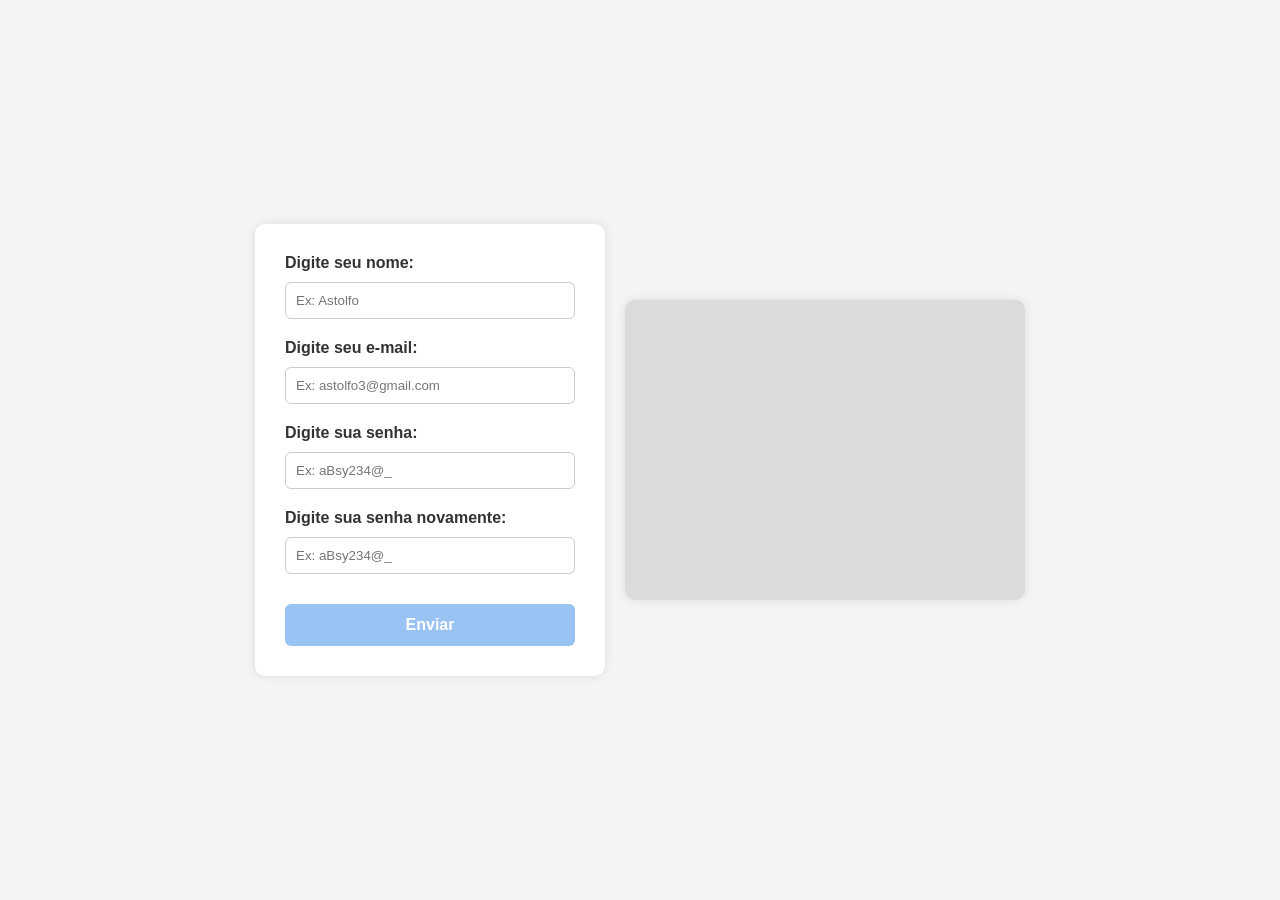
==== index.html @ 37983e41 "projeto validacao pt2" ====
<!DOCTYPE html>
<html lang="pt-br">
<head>
    <meta charset="UTF-8">
    <meta name="viewport" content="width=device-width, initial-scale=1.0">
    <title>Validacao de formulario</title>
    <style>
        *{
            margin: 0;
            padding: 0;
            box-sizing: border-box;
            font-family: Arial, Helvetica, sans-serif;
        }

        body{
            background-color: #f4f4f4;
            height: 100vh;

            display: flex;
            justify-content: center;
            align-items: center;
            gap: 20px;
        }

        form{
            background-color: white;
            padding: 30px;
            width: 350px;

            display: flex;
            flex-direction: column;
            gap: 10px;

            border-radius: 10px;
            box-shadow: 0 0 10px rgba(0,0,0,0.1);
        }

        #retorno_json{
            background-color: rgba(0,0,0,0.1);
            height: 300px;
            width: 400px;

            border-radius: 10px;
            box-shadow: 0 0 10px rgba(0,0,0,0.1);

            white-space: pre-wrap;
            word-break: break-word;
            padding: 10px;
            overflow-y: auto;
        }

        #retorno_json p{
            width: 95%;
            margin: auto;
        }

        label{
            font-weight: bold;
            color: #333;
        }

        input{
            padding: 10px;
            border: 1px solid #ccc;
            border-radius: 6px;

            outline: none;
            transition: 0.2s;
        }

        input:focus{
            border-color: #4a90e2;
            box-shadow: 0 0 5px rgba(74, 144, 226, 0.5);
        }

        button{
            margin-top: 10px;
            padding: 12px;

            border: none;
            border-radius: 6px;

            background-color: #4a90e2;
            color: white;

            font-size: 16px;
            font-weight: bold;

            cursor: pointer;
            transition: 0.2s;
        }
        
    </style>
</head>
<body>

    <form>
        <label for="input_nome" id="label_nome">Digite seu nome:</label>
        <input type="text" id="input_nome" placeholder="Ex: Astolfo">
        <div id="erro_nome"></div>

        <label for="input_email" id="label_email">Digite seu e-mail:</label>
        <input type="email" id="input_email" placeholder="Ex: astolfo3@gmail.com">
        <div id="erro_email"></div>
        
        <label for="input_senha" id="label_senha">Digite sua senha:</label>
        <input type="password" id="input_senha" placeholder="Ex: aBsy234@_">
        <div id="erro_senha"></div>
        
        <label for="input_confSenha" id="label_confSenha">Digite sua senha novamente:</label>
        <input type="password" id="input_confSenha" placeholder="Ex: aBsy234@_">
        <div id="erro_confSenha"></div>
        
        <button type="submit" id="enviar">Enviar</button>
    </form>


    <div id="retorno_json">

    </div>

    <script src="script.js"></script>
</body>
</html>
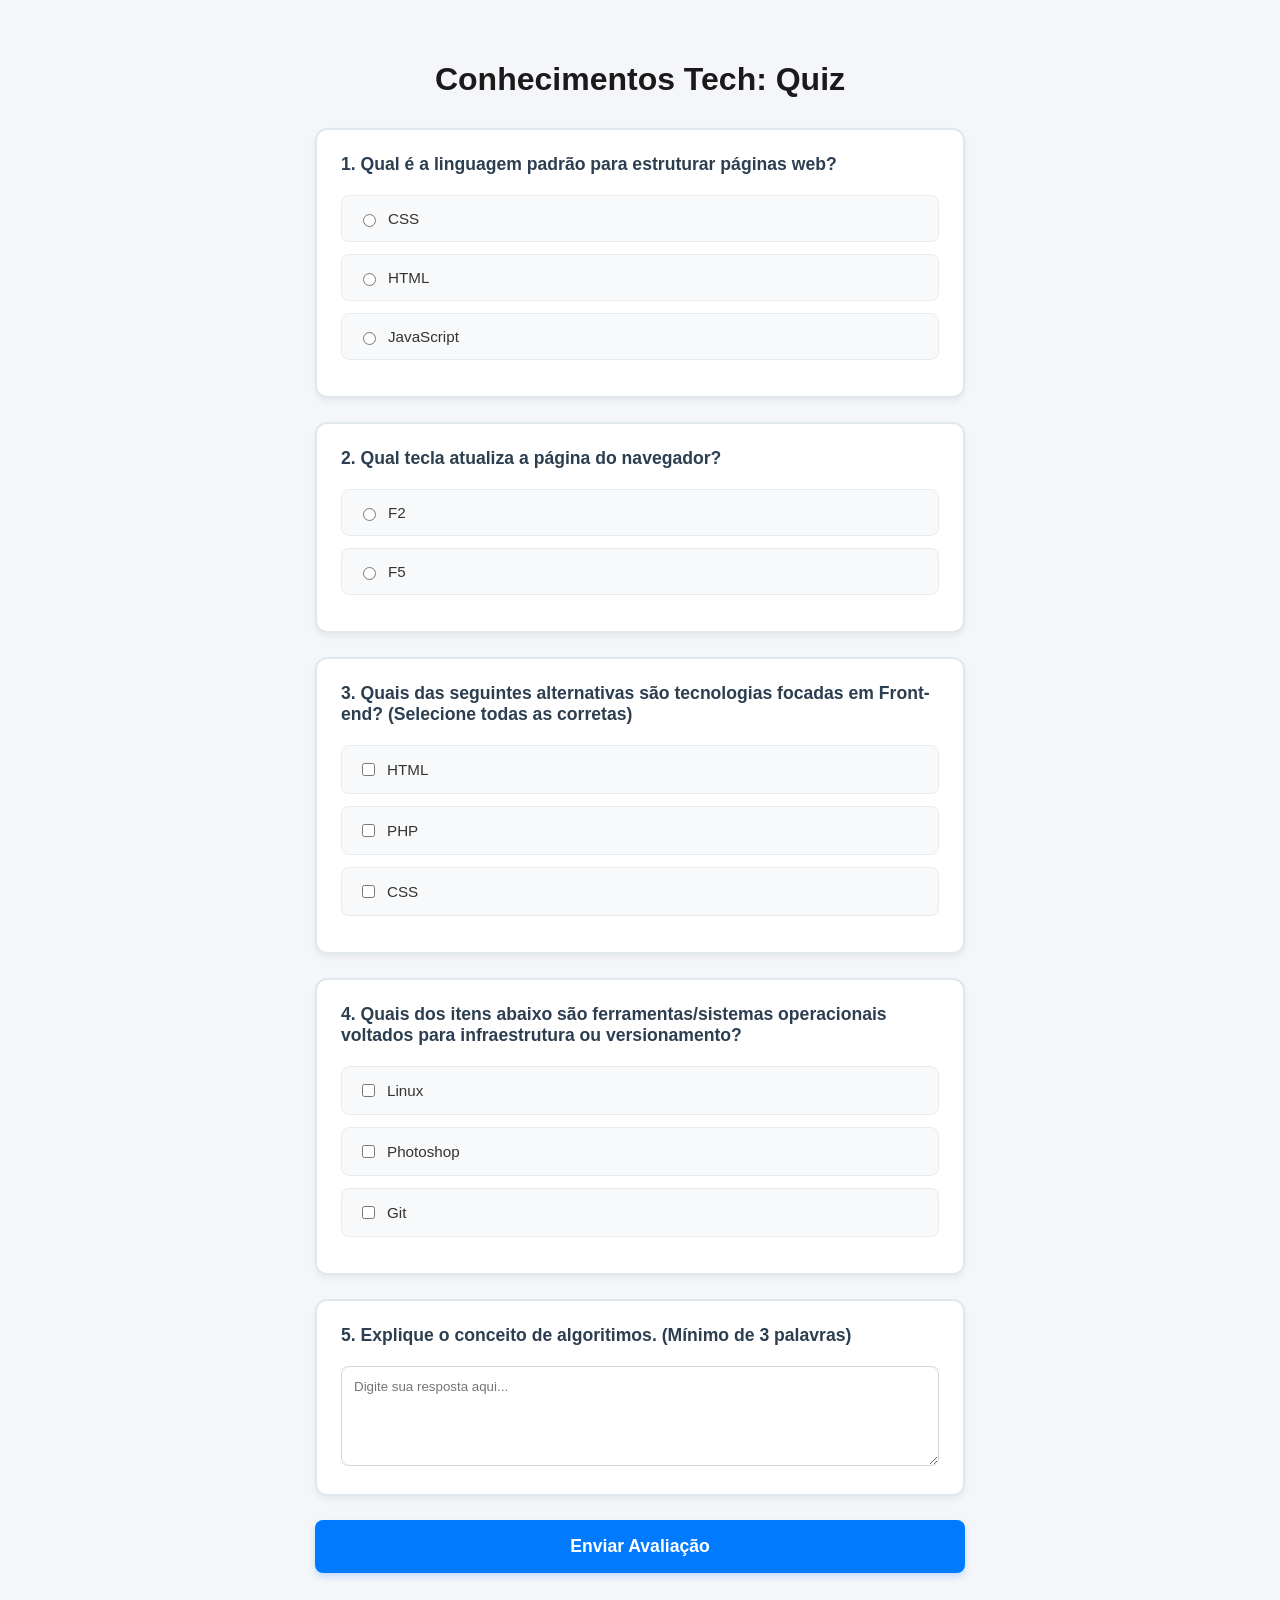
==== commit 2f4878e2: "Add files via upload" ====
--- a/index.html
+++ b/index.html
@@ -1,124 +1,101 @@
-<!DOCTYPE html>
-<html lang="pt-br">
-<head>
-    <meta charset="UTF-8">
-    <meta name="viewport" content="width=device-width, initial-scale=1.0">
-    <title>Validacao de formulario</title>
-    <style>
-        *{
-            margin: 0;
-            padding: 0;
-            box-sizing: border-box;
-            font-family: Arial, Helvetica, sans-serif;
-        }
-
-        body{
-            background-color: #f4f4f4;
-            height: 100vh;
-
-            display: flex;
-            justify-content: center;
-            align-items: center;
-            gap: 20px;
-        }
-
-        form{
-            background-color: white;
-            padding: 30px;
-            width: 350px;
-
-            display: flex;
-            flex-direction: column;
-            gap: 10px;
-
-            border-radius: 10px;
-            box-shadow: 0 0 10px rgba(0,0,0,0.1);
-        }
-
-        #retorno_json{
-            background-color: rgba(0,0,0,0.1);
-            height: 300px;
-            width: 400px;
-
-            border-radius: 10px;
-            box-shadow: 0 0 10px rgba(0,0,0,0.1);
-
-            white-space: pre-wrap;
-            word-break: break-word;
-            padding: 10px;
-            overflow-y: auto;
-        }
-
-        #retorno_json p{
-            width: 95%;
-            margin: auto;
-        }
-
-        label{
-            font-weight: bold;
-            color: #333;
-        }
-
-        input{
-            padding: 10px;
-            border: 1px solid #ccc;
-            border-radius: 6px;
-
-            outline: none;
-            transition: 0.2s;
-        }
-
-        input:focus{
-            border-color: #4a90e2;
-            box-shadow: 0 0 5px rgba(74, 144, 226, 0.5);
-        }
-
-        button{
-            margin-top: 10px;
-            padding: 12px;
-
-            border: none;
-            border-radius: 6px;
-
-            background-color: #4a90e2;
-            color: white;
-
-            font-size: 16px;
-            font-weight: bold;
-
-            cursor: pointer;
-            transition: 0.2s;
-        }
-        
-    </style>
-</head>
-<body>
-
-    <form>
-        <label for="input_nome" id="label_nome">Digite seu nome:</label>
-        <input type="text" id="input_nome" placeholder="Ex: Astolfo">
-        <div id="erro_nome"></div>
-
-        <label for="input_email" id="label_email">Digite seu e-mail:</label>
-        <input type="email" id="input_email" placeholder="Ex: astolfo3@gmail.com">
-        <div id="erro_email"></div>
-        
-        <label for="input_senha" id="label_senha">Digite sua senha:</label>
-        <input type="password" id="input_senha" placeholder="Ex: aBsy234@_">
-        <div id="erro_senha"></div>
-        
-        <label for="input_confSenha" id="label_confSenha">Digite sua senha novamente:</label>
-        <input type="password" id="input_confSenha" placeholder="Ex: aBsy234@_">
-        <div id="erro_confSenha"></div>
-        
-        <button type="submit" id="enviar">Enviar</button>
-    </form>
-
-
-    <div id="retorno_json">
-
-    </div>
-
-    <script src="script.js"></script>
-</body>
+<!DOCTYPE html>
+<html lang="pt-br">
+<head>
+    <meta charset="UTF-8">
+    <meta name="viewport" content="width=device-width, initial-scale=1.0">
+    <title>Formulário de Avaliação com Gabarito</title>
+    <link rel="stylesheet" href="index.css">
+</head>
+<body>
+
+<div class="quiz-container">
+    <h1>Conhecimentos Tech: Quiz </h1>
+
+    <form id="quizForm">
+      <section class="pergunta-card" id="card-q1">
+        <h3>1. Qual é a linguagem padrão para estruturar páginas web?</h3>
+        <div class="opcao-item">
+          <input type="radio" id="p1_a" name="p1" value="css">
+          <label for="p1_a">CSS</label>
+        </div>
+        <div class="opcao-item">
+          <input type="radio" id="p1_b" name="p1" value="html">
+          <label for="p1_b">HTML</label>
+        </div>
+        <div class="opcao-item">
+          <input type="radio" id="p1_c" name="p1" value="js">
+          <label for="p1_c">JavaScript</label>
+        </div>
+      </section>
+
+      <section class="pergunta-card" id="card-q2">
+        <h3>2. Qual tecla atualiza a página do navegador?</h3>
+        <div class="opcao-item">
+          <input type="radio" id="p2_a" name="p2" value="f2">
+          <label for="p2_a">F2</label>
+        </div>
+        <div class="opcao-item">
+          <input type="radio" id="p2_b" name="p2" value="f5">
+          <label for="p2_b">F5</label>
+        </div>
+      </section>
+
+      <section class="pergunta-card" id="card-q3">
+        <h3>3. Quais das seguintes alternativas são tecnologias focadas em Front-end? (Selecione todas as corretas)</h3>
+        <div class="opcao-item">
+          <input type="checkbox" id="p3_a" name="p3" value="html">
+          <label for="p3_a">HTML</label>
+        </div>
+        <div class="opcao-item">
+          <input type="checkbox" id="p3_b" name="p3" value="php">
+          <label for="p3_b">PHP</label>
+        </div>
+        <div class="opcao-item">
+          <input type="checkbox" id="p3_c" name="p3" value="css">
+          <label for="p3_c">CSS</label>
+        </div>
+      </section>
+
+      <section class="pergunta-card" id="card-q4">
+        <h3>4. Quais dos itens abaixo são ferramentas/sistemas operacionais voltados para infraestrutura ou versionamento?</h3>
+        <div class="opcao-item">
+          <input type="checkbox" id="p4_a" name="p4" value="linux">
+          <label for="p4_a">Linux</label>
+        </div>
+        <div class="opcao-item">
+          <input type="checkbox" id="p4_b" name="p4" value="photoshop">
+          <label for="p4_b">Photoshop</label>
+        </div>
+        <div class="opcao-item">
+          <input type="checkbox" id="p4_c" name="p4" value="git">
+          <label for="p4_c">Git</label>
+        </div>
+      </section>
+
+
+      <section class="pergunta-card" id="card-q5">
+        <h3>5. Explique o conceito de algoritimos. (Mínimo de 3 palavras)</h3>
+        <textarea id="p5" name="p5" placeholder="Digite sua resposta aqui..."></textarea>
+      </section>
+
+      <div id="erro-validacao-container" class="erro-container" style="display: none; margin-top: 24px;"></div>
+
+      <button type="submit" class="btn-enviar">Enviar Avaliação</button>
+      
+    </form>
+
+
+    <div id="resultado" class="resultado-box">
+      <h2>Resultado da Avaliação</h2>
+      <p id="placarFinal"></p>
+      
+      <h3>Objeto JSON de Entrega:</h3>
+      <pre id="saida"></pre>
+    </div>
+
+  </div>
+
+    <script src="index.js"></script>
+
+</body>
 </html>
--- a/index.css
+++ b/index.css
@@ -0,0 +1,134 @@
+body {
+  background-color: #f4f6f9;
+  color: #333;
+  font-family: 'Segoe UI', Tahoma, Geneva, Verdana, sans-serif;
+  margin: 0;
+  padding: 40px 20px;
+  display: flex;
+  justify-content: center;
+}
+
+.quiz-container {
+  width: 100%;
+  max-width: 650px;
+  }
+
+h1 {
+  text-align: center;
+  color: #1a1a1a;
+  margin-bottom: 30px;
+}
+
+.pergunta-card {
+  background-color: #ffffff;
+  padding: 24px;
+  border-radius: 12px;
+  margin-bottom: 24px;
+  box-shadow: 0 4px 6px rgba(0, 0, 0, 0.05);
+  border: 2px solid #e1e8ed;
+  transition: all 0.3s ease;
+  }
+
+.pergunta-card h3 {
+  margin-top: 0;
+  margin-bottom: 20px;
+  font-size: 1.1rem;
+  color: #2c3e50;
+  }
+
+.opcao-item {
+  display: flex;
+  align-items: center;
+  background-color: #f8f9fa;
+  padding: 14px 16px;
+  margin-bottom: 12px;
+  border-radius: 8px;
+  cursor: pointer;
+  border: 1px solid #e9ecef;
+  }
+
+.opcao-item input {
+  margin-right: 12px;
+  cursor: pointer;
+}
+
+.opcao-item label {
+  cursor: pointer;
+  flex: 1;
+  font-size: 0.95rem;
+  }
+
+textarea {
+  width: 100%;
+  height: 100px;
+  padding: 12px;
+  border-radius: 8px;
+  border: 1px solid #ced4da;
+  resize: vertical;
+  font-family: inherit;
+  box-sizing: border-box;
+}
+
+.btn-enviar {
+  width: 100%;
+  background-color: #007bff;
+  color: white;
+  border: none;
+  padding: 16px;
+  font-size: 1.1rem;
+  font-weight: bold;
+  border-radius: 8px;
+  cursor: pointer;
+  box-shadow: 0 4px 6px rgba(0, 123, 255, 0.2);
+}
+
+.btn-enviar:hover {
+  background-color: #0056b3;
+}
+
+.resultado-box {
+  display: none;
+  background-color: #fff;
+  padding: 24px;
+  border-radius: 12px;
+  margin-top: 30px;
+  border: 1px solid #ced4da;
+  box-shadow: 0 4px 6px rgba(0, 0, 0, 0.05);
+}
+
+pre {
+  background-color: whitesmoke;
+  color: #04d361;
+  padding: 18px;
+  border-radius: 8px;
+  overflow-x: auto;
+  font-size: 0.9rem;
+  font-family: 'Courier New', Courier, monospace;
+}
+
+.erro-container {
+  background-color: #fff5f5;
+  border: 1px solid #ff3b30;
+  border-radius: 12px;
+  padding: 24px;
+  margin-bottom: 24px;
+  color: #ff3b30;
+  box-shadow: 0 4px 6px rgba(255, 59, 48, 0.05);
+}
+
+.erro-container h3 {
+  margin-top: 0;
+  margin-bottom: 12px;
+  font-size: 1.1rem;
+  color: #ff3b30;
+}
+
+.erro-container ul {
+  margin: 0;
+  padding-left: 20px;
+}
+
+.erro-container li {
+  margin-bottom: 8px;
+  font-size: 0.95rem;
+}
